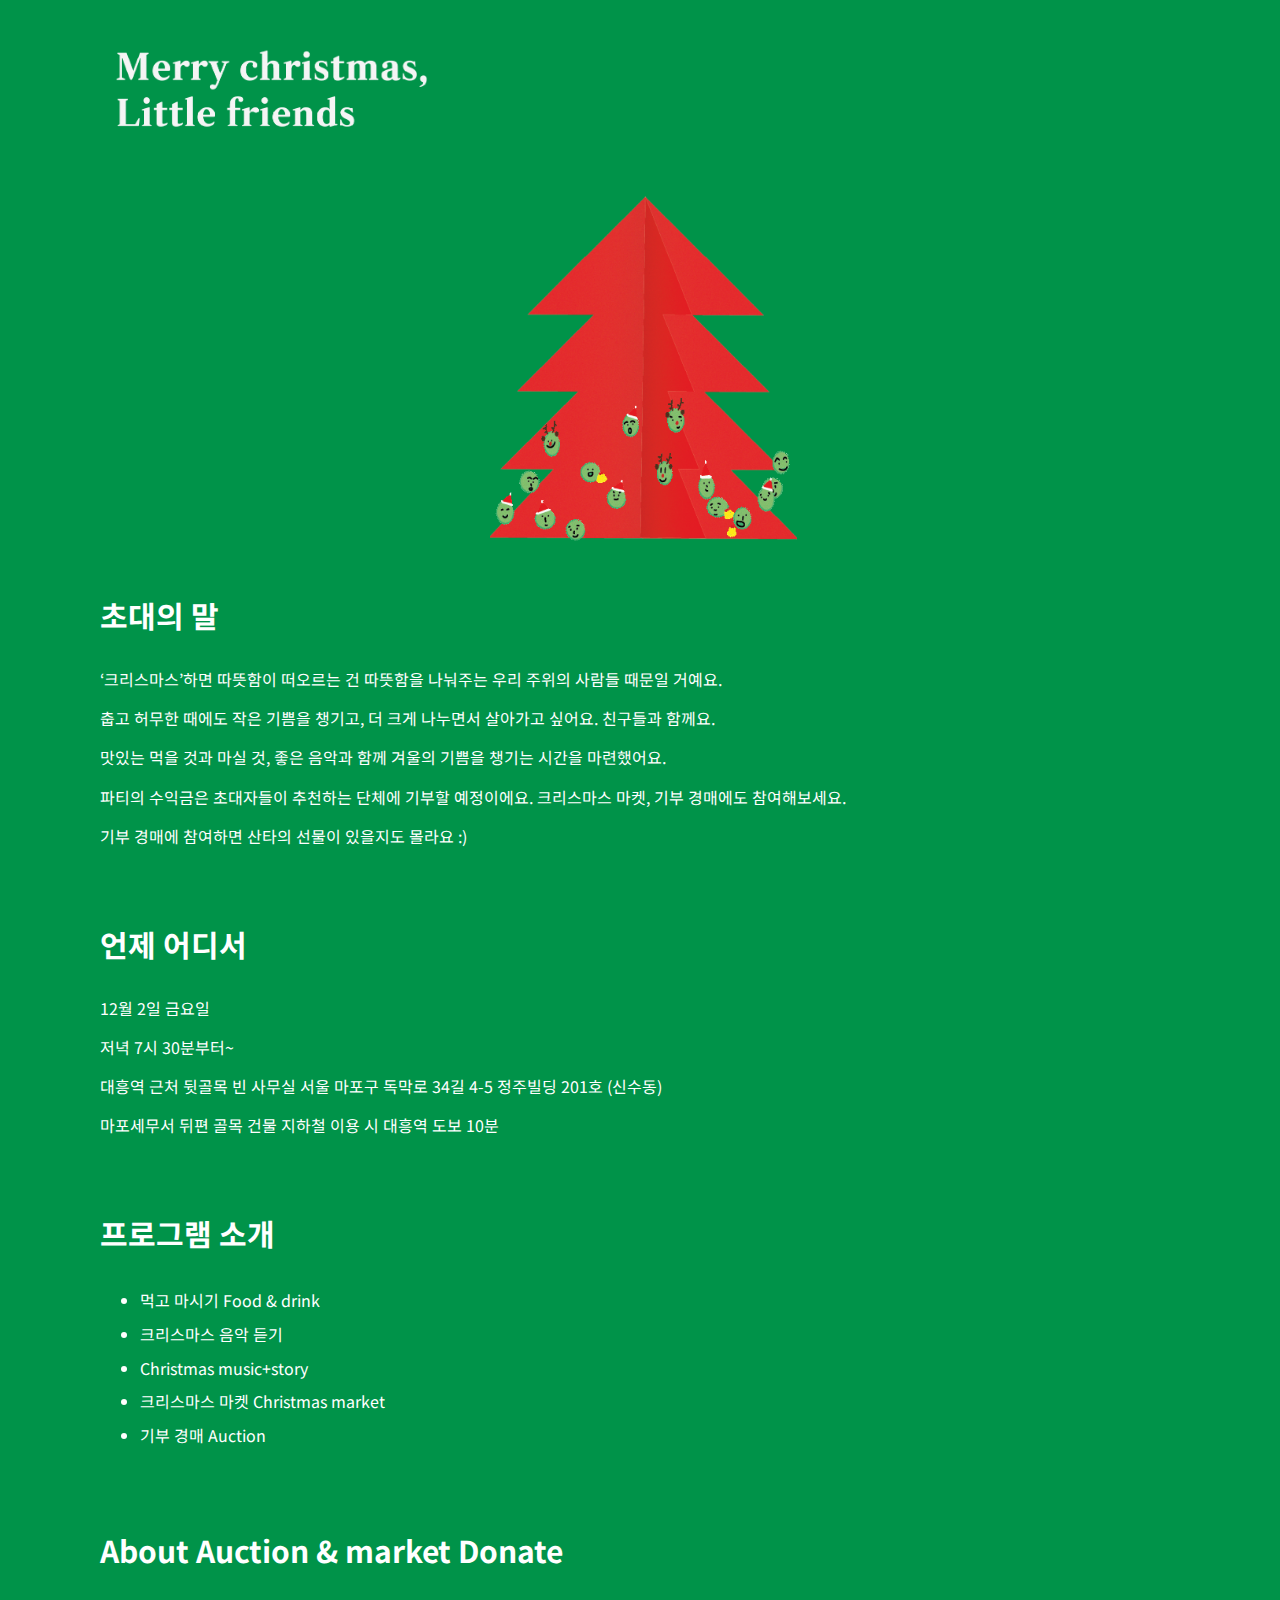
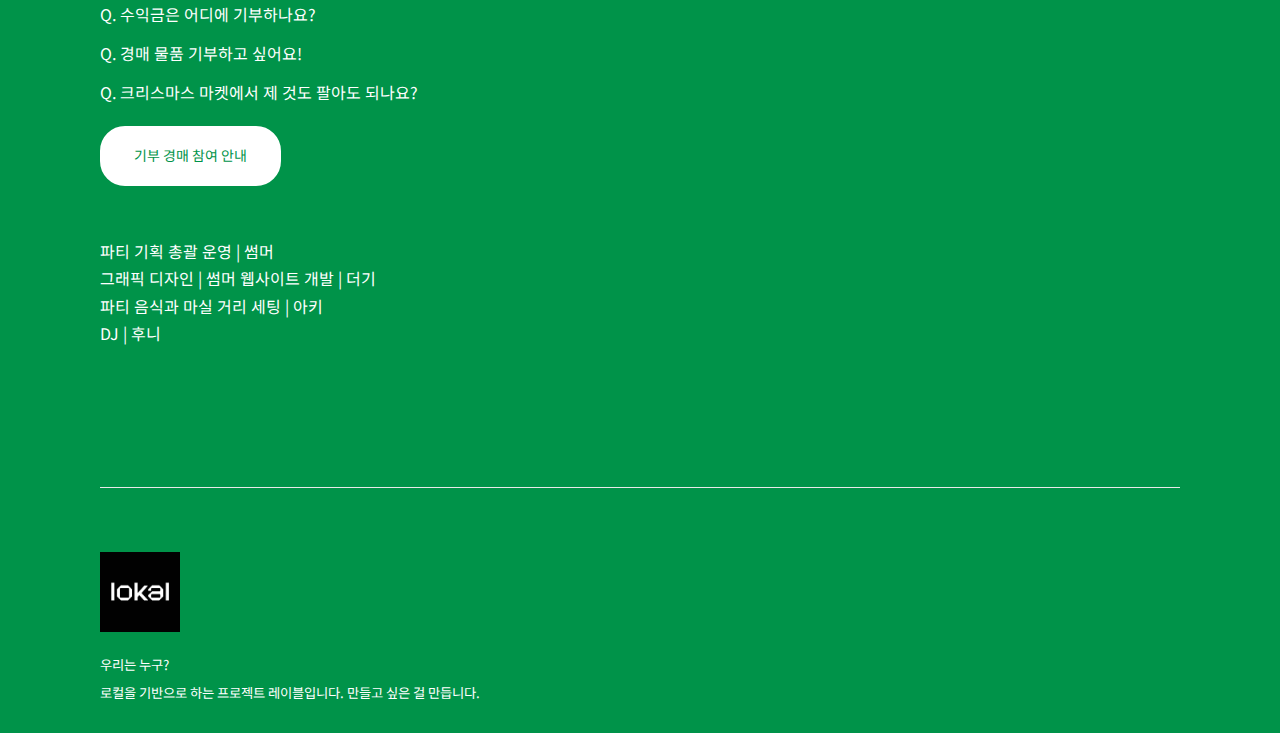
==== sub.html @ f443b829 "init" ====
<!-- MVP.css quickstart template: https://github.com/andybrewer/mvp/ -->

<!DOCTYPE html>
<html lang="en">

<head>
    <link rel="icon" href="https://via.placeholder.com/70x70">
    <link rel="stylesheet" href="./mvp.css">

    <meta charset="utf-8">
    <meta name="description" content="My description">
    <meta name="viewport" content="width=device-width, initial-scale=1.0">
    <link rel="preconnect" href="https://fonts.googleapis.com">
    <link rel="preconnect" href="https://fonts.gstatic.com" crossorigin>
    <link href="https://fonts.googleapis.com/css2?family=Noto+Sans+KR:wght@400;900&display=swap" rel="stylesheet">

    <title>My title</title>
</head>

<body>
    <header>
        <nav>
            <a href="/"><img alt="Logo" src="./asset/logo.png" height="120"></a>
        </nav>
        <div class="main">
            <img class="main-img" alt="tree" src="./asset/tree.png" height="370"></a>
            <img class="main-img" alt="balls" src="./asset/balls.gif" height="370"></a>
        </div>

    </header>
    <main>
        <article>
            <h2>초대의 말</h2>
            <p>‘크리스마스’하면 따뜻함이 떠오르는 건 따뜻함을 나눠주는 우리 주위의 사람들 때문일 거예요.</p>
            <p>춥고 허무한 때에도 작은 기쁨을 챙기고, 더 크게 나누면서 살아가고 싶어요. 친구들과 함께요.</p>
            <p>맛있는 먹을 것과 마실 것, 좋은 음악과 함께 겨울의 기쁨을 챙기는 시간을 마련했어요.</p>
            <p>파티의 수익금은 초대자들이 추천하는 단체에 기부할 예정이에요. 크리스마스 마켓, 기부 경매에도 참여해보세요.</p>
            <p>기부 경매에 참여하면 산타의 선물이 있을지도 몰라요 :)</p>
        </article>

        <article>
            <h2>언제 어디서</h2>
            <p>12월 2일 금요일</p>
            <p>저녁 7시 30분부터~</p>
            <p>대흥역 근처 뒷골목 빈 사무실
                서울 마포구 독막로 34길 4-5 정주빌딩 201호 (신수동)</p>
            <p>마포세무서 뒤편 골목 건물
                지하철 이용 시 대흥역 도보 10분</p>

        </article>

        <article>
            <h2>프로그램 소개</h2>
            <ul>
                <li>먹고 마시기 Food & drink </li>
                <li>크리스마스 음악 듣기 </li>
                <li>Christmas music+story </li>
                <li>크리스마스 마켓 Christmas market </li>
                <li>기부 경매 Auction</li>
            </ul>
        </article>

        <article>
            <h2>About Auction
                & market Donate</h2>
            <p>Q. 수익금은 어디에 기부하나요? </p>
            <p>Q. 경매 물품 기부하고 싶어요! </p>
            <p>Q. 크리스마스 마켓에서 제 것도 팔아도 되나요?</p>
            <button type="button" onclick="./">기부 경매 참여 안내</button>
        </article>


        <article>
            <p>파티 기획 총괄 운영 | 썸머<br>
                그래픽 디자인 | 썸머 웹사이트 개발 | 더기<br>
                파티 음식과 마실 거리 세팅 | 아키<br>
                DJ | 후니
            </p>
        </article>

    </main>
    <footer>
        <hr>
        <img src="./asset/lokal.jpg" height="80"></a>
        <p> <small>우리는 누구? <br> 로컬을 기반으로 하는 프로젝트 레이블입니다. 만들고 싶은 걸 만듭니다.</small></p>
    </footer>
</body>

</html>
---- mvp.css ----
/* MVP.css v1.12 - https://github.com/andybrewer/mvp */

.main {
    position: relative;
    height: 350px;
    right: 150px;
}

.main-img {
    position: absolute;
    
}

h2 {
    font-size: 30px;
}

p, li{
    font-size: 16px;
    font-weight: 400;
}

article {
    padding-bottom: 2em;
}



:root {
    --active-brightness: 0.85;
    --border-radius: 25px;
    --box-shadow: 2px 2px 10px;
    --color-accent: #118bee15;
    --color-bg: #009349;
    --color-bg-secondary: #e9e9e9;
    --color-link: #fff;
    --color-secondary: #920de9;
    --color-secondary-accent: #920de90b;
    --color-shadow: #f4f4f4;
    --color-table: #118bee;
    --color-text: #fff;
    --color-text-secondary: #fff;
    --font-family: 'Noto Sans KR', sans-serif;
    --hover-brightness: 1.2;
    --justify-important: center;
    --justify-normal: left;
    --line-height: 1.7;
    --width-card: 285px;
    --width-card-medium: 460px;
    --width-card-wide: 800px;
    --width-content: 1080px;
}

@media (prefers-color-scheme: dark) {
    :root[color-mode="user"] {
        --color-accent: #0097fc4f;
        --color-bg: #333;
        --color-bg-secondary: #555;
        --color-link: #0097fc;
        --color-secondary: #e20de9;
        --color-secondary-accent: #e20de94f;
        --color-shadow: #bbbbbb20;
        --color-table: #0097fc;
        --color-text: #f7f7f7;
        --color-text-secondary: #aaa;
    }
}

/* Layout */
article aside {
    background: var(--color-secondary-accent);
    border-left: 4px solid var(--color-secondary);
    padding: 0.01rem 0.8rem;
}

body {
    background: var(--color-bg);
    color: var(--color-text);
    font-family: var(--font-family);
    line-height: var(--line-height);
    margin: 0;
    overflow-x: hidden;
    padding: 0;
}


main {
    margin: 0 auto;
    max-width: var(--width-content);
    padding: 1rem 1.5rem;
}

header {
    margin: 0 auto;
    max-width: var(--width-content);
    padding: 1rem 0.5rem;
}

footer{
    margin: 0 auto;
    max-width: var(--width-content);
    padding: 1rem 1.5rem;
    font-size: 15px;
}

hr {
    background-color: var(--color-bg-secondary);
    border: none;
    height: 1px;
    margin: 4rem 0;
    width: 100%;
}

section {
    display: flex;
    flex-wrap: wrap;
    justify-content: var(--justify-important);
}

section img,
article img {
    max-width: 100%;
}

section pre {
    overflow: auto;
}

section aside {
    border: 1px solid var(--color-bg-secondary);
    border-radius: var(--border-radius);
    box-shadow: var(--box-shadow) var(--color-shadow);
    margin: 1rem;
    padding: 1.25rem;
    width: var(--width-card);
}

section aside:hover {
    box-shadow: var(--box-shadow) var(--color-bg-secondary);
}

[hidden] {
    display: none;
}

/* Headers */
article header,
div header,
main header {
    padding-top: 0;
}

header {
    text-align: var(--justify-important);
}

header a b,
header a em,
header a i,
header a strong {
    margin-left: 0.5rem;
    margin-right: 0.5rem;
}

header nav img {
    margin: 1rem 0;
}

section header {
    padding-top: 0;
    width: 100%;
}

/* Nav */
nav {
    align-items: center;
    display: flex;
    font-weight: bold;
    justify-content: space-between;
    margin-bottom: 0.5rem;
}

nav ul {
    list-style: none;
    padding: 0;
}

nav ul li {
    display: inline-block;
    margin: 0 0.5rem;
    position: relative;
    text-align: left;
}

/* Nav Dropdown */
nav ul li:hover ul {
    display: block;
}

nav ul li ul {
    background: var(--color-bg);
    border: 1px solid var(--color-bg-secondary);
    border-radius: var(--border-radius);
    box-shadow: var(--box-shadow) var(--color-shadow);
    display: none;
    height: auto;
    left: -2px;
    padding: .5rem 1rem;
    position: absolute;
    top: 1.7rem;
    white-space: nowrap;
    width: auto;
    z-index: 1;
}

nav ul li ul::before {
    /* fill gap above to make mousing over them easier */
    content: "";
    position: absolute;
    left: 0;
    right: 0;
    top: -0.5rem;
    height: 0.5rem;
}

nav ul li ul li,
nav ul li ul li a {
    display: block;
}

/* Typography */
code,
samp {
    background-color: var(--color-accent);
    border-radius: var(--border-radius);
    color: var(--color-text);
    display: inline-block;
    margin: 0 0.1rem;
    padding: 0 0.5rem;
}

details {
    margin: 1.3rem 0;
}

details summary {
    font-weight: bold;
    cursor: pointer;
}

h1,
h2,
h3,
h4,
h5,
h6 {
    line-height: var(--line-height);
}

mark {
    padding: 0.1rem;
}

ol li,
ul li {
    padding: 0.2rem 0;
}

p {
    margin: 0.75rem 0;
    padding: 0;
    width: 100%;
}

pre {
    margin: 1rem 0;
    max-width: var(--width-card-wide);
    padding: 1rem 0;
}

pre code,
pre samp {
    display: block;
    max-width: var(--width-card-wide);
    padding: 0.5rem 2rem;
    white-space: pre-wrap;
}

small {
    color: var(--color-text-secondary);
}

sup {
    background-color: var(--color-secondary);
    border-radius: var(--border-radius);
    color: var(--color-bg);
    font-size: x-small;
    font-weight: bold;
    margin: 0.2rem;
    padding: 0.2rem 0.3rem;
    position: relative;
    top: -2px;
}

/* Links */
a {
    color: var(--color-link);
    display: inline-block;
    font-weight: bold;
    text-decoration: none;
}

a:active {
    filter: brightness(var(--active-brightness));
    text-decoration: underline;
}

a:hover {
    filter: brightness(var(--hover-brightness));
    text-decoration: underline;
}

a b,
a em,
a i,
a strong,
button,
input[type="submit"] {
    border-radius: var(--border-radius);
    display: inline-block;
    font-size: 14px;
    line-height: var(--line-height);
    margin: 0.5rem 0;
    padding: 1rem 2rem;
}

button,
input[type="submit"] {
    font-family: var(--font-family);
}

button:active,
input[type="submit"]:active {
    filter: brightness(var(--active-brightness));
}

button:hover,
input[type="submit"]:hover {
    cursor: pointer;
    filter: brightness(var(--hover-brightness));
}

a b,
a strong,
button,
input[type="submit"] {
    background-color: var(--color-link);
    border: 2px solid var(--color-link);
    color: var(--color-bg);
}

a em,
a i {
    border: 2px solid var(--color-link);
    border-radius: var(--border-radius);
    color: var(--color-link);
    display: inline-block;
    padding: 1rem 2rem;
}

article aside a {
    color: var(--color-secondary);
}

/* Images */
figure {
    margin: 0;
    padding: 0;
}

figure img {
    max-width: 100%;
}

figure figcaption {
    color: var(--color-text-secondary);
}

/* Forms */
button:disabled,
input:disabled {
    background: var(--color-bg-secondary);
    border-color: var(--color-bg-secondary);
    color: var(--color-text-secondary);
    cursor: not-allowed;
}

button[disabled]:hover,
input[type="submit"][disabled]:hover {
    filter: none;
}

form {
    border: 1px solid var(--color-bg-secondary);
    border-radius: var(--border-radius);
    box-shadow: var(--box-shadow) var(--color-shadow);
    display: block;
    max-width: var(--width-card-wide);
    min-width: var(--width-card);
    padding: 1.5rem;
    text-align: var(--justify-normal);
}

form header {
    margin: 1.5rem 0;
    padding: 1.5rem 0;
}

input,
label,
select,
textarea {
    display: block;
    font-size: inherit;
    max-width: var(--width-card-wide);
}

input[type="checkbox"],
input[type="radio"] {
    display: inline-block;
}

input[type="checkbox"]+label,
input[type="radio"]+label {
    display: inline-block;
    font-weight: normal;
    position: relative;
    top: 1px;
}

input[type="range"] {
    padding: 0.4rem 0;
}

input,
select,
textarea {
    border: 1px solid var(--color-bg-secondary);
    border-radius: var(--border-radius);
    margin-bottom: 1rem;
    padding: 0.4rem 0.8rem;
}

input[type="text"],
textarea {
    width: calc(100% - 1.6rem);
}

input[readonly],
textarea[readonly] {
    background-color: var(--color-bg-secondary);
}

label {
    font-weight: bold;
    margin-bottom: 0.2rem;
}

/* Popups */
dialog {
    border: 1px solid var(--color-bg-secondary);
    border-radius: var(--border-radius);
    box-shadow: var(--box-shadow) var(--color-shadow);
    position: fixed;
    top: 50%;
    left: 50%;
    transform: translate(-50%, -50%);
    width: 50%;
    z-index: 999;
}

/* Tables */
table {
    border: 1px solid var(--color-bg-secondary);
    border-radius: var(--border-radius);
    border-spacing: 0;
    display: inline-block;
    max-width: 100%;
    overflow-x: auto;
    padding: 0;
    white-space: nowrap;
}

table td,
table th,
table tr {
    padding: 0.4rem 0.8rem;
    text-align: var(--justify-important);
}

table thead {
    background-color: var(--color-table);
    border-collapse: collapse;
    border-radius: var(--border-radius);
    color: var(--color-bg);
    margin: 0;
    padding: 0;
}

table thead th:first-child {
    border-top-left-radius: var(--border-radius);
}

table thead th:last-child {
    border-top-right-radius: var(--border-radius);
}

table thead th:first-child,
table tr td:first-child {
    text-align: var(--justify-normal);
}

table tr:nth-child(even) {
    background-color: var(--color-accent);
}

/* Quotes */
blockquote {
    display: block;
    font-size: x-large;
    line-height: var(--line-height);
    margin: 1rem auto;
    max-width: var(--width-card-medium);
    padding: 1.5rem 1rem;
    text-align: var(--justify-important);
}

blockquote footer {
    color: var(--color-text-secondary);
    display: block;
    font-size: small;
    line-height: var(--line-height);
    padding: 1.5rem 0;
}
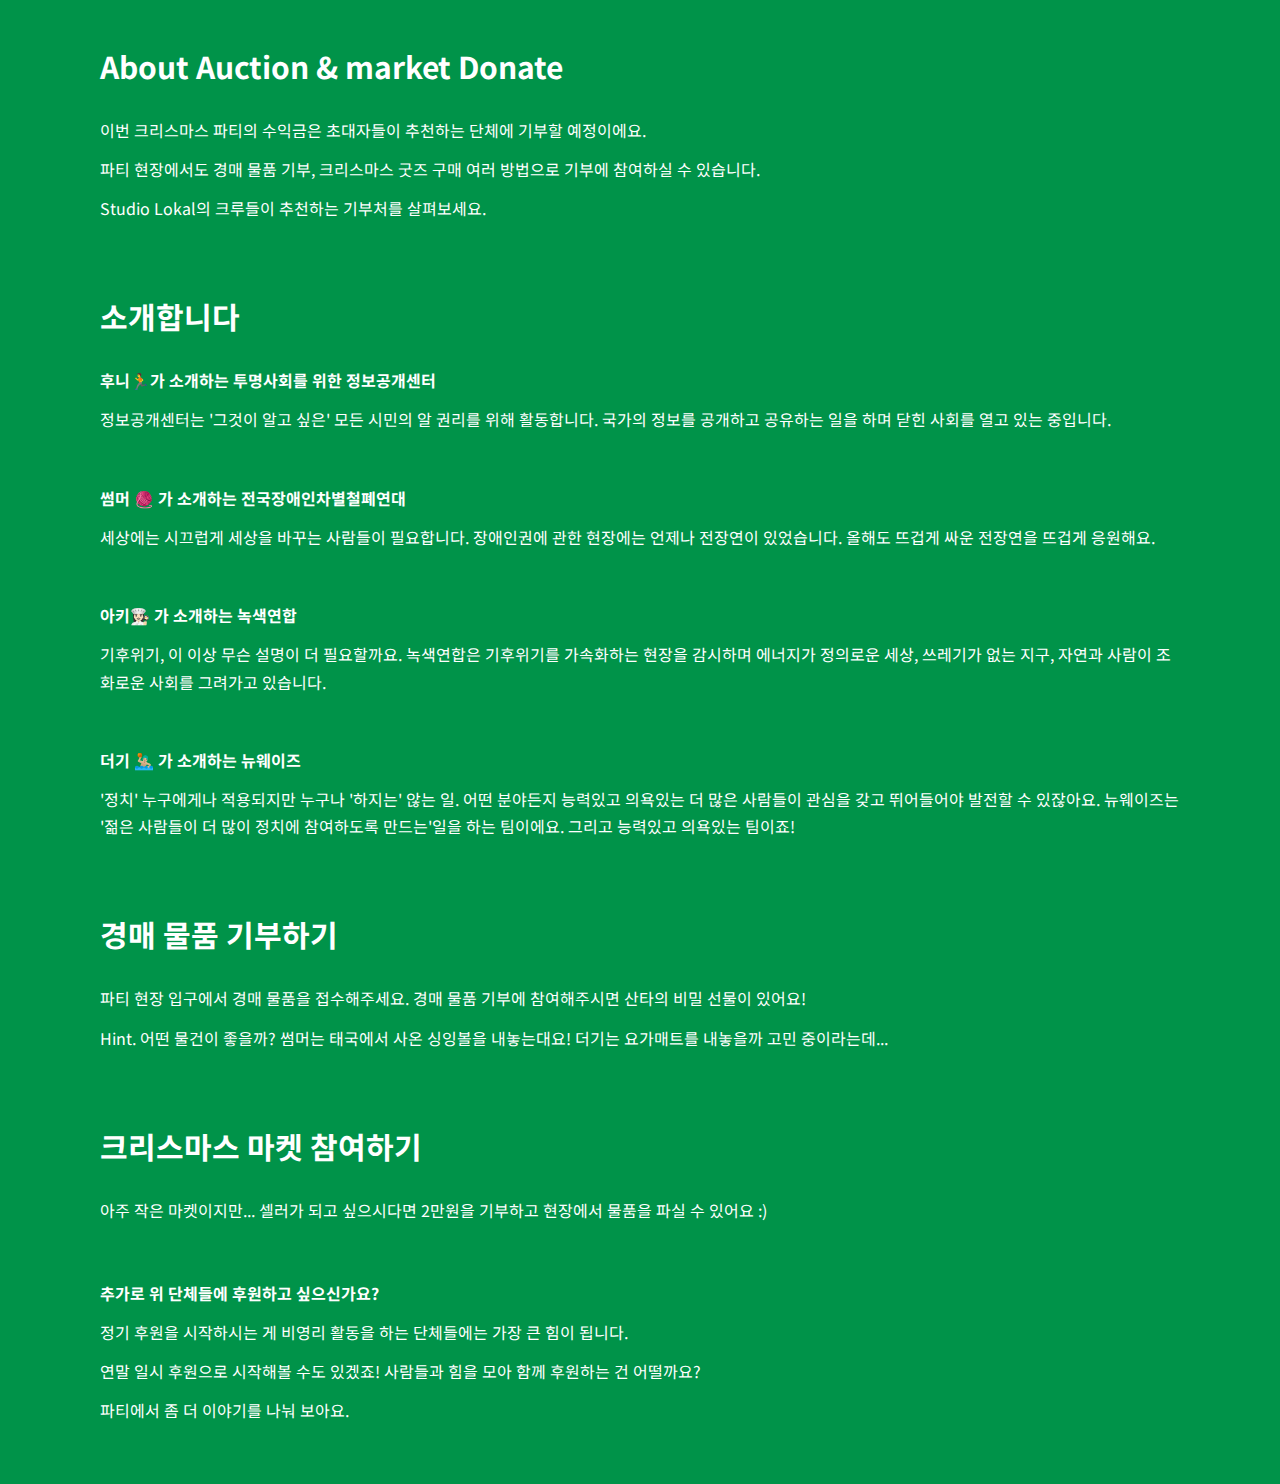
==== commit 739b1c5d: "meta tag 추가" ====
--- a/sub.html
+++ b/sub.html
@@ -10,80 +10,65 @@
     <meta charset="utf-8">
     <meta name="description" content="My description">
     <meta name="viewport" content="width=device-width, initial-scale=1.0">
+
+    <meta property="og:type" content="website">
+    <meta property="og:url" content="https://christmas.studio-lokal.kr/">
+    <meta property="og:title" content="Merry christmas & Little friends">
+    <meta property="og:image" content="https://christmas.studio-lokal.kr/asset/thumbnail.png">
+
     <link rel="preconnect" href="https://fonts.googleapis.com">
     <link rel="preconnect" href="https://fonts.gstatic.com" crossorigin>
-    <link href="https://fonts.googleapis.com/css2?family=Noto+Sans+KR:wght@400;900&display=swap" rel="stylesheet">
+    <link href="https://fonts.googleapis.com/css2?family=Noto+Sans+KR:wght@400;600;900&display=swap" rel="stylesheet">
 
     <title>My title</title>
 </head>
 
 <body>
-    <header>
-        <nav>
-            <a href="/"><img alt="Logo" src="./asset/logo.png" height="120"></a>
-        </nav>
-        <div class="main">
-            <img class="main-img" alt="tree" src="./asset/tree.png" height="370"></a>
-            <img class="main-img" alt="balls" src="./asset/balls.gif" height="370"></a>
-        </div>
-
-    </header>
     <main>
         <article>
-            <h2>초대의 말</h2>
-            <p>‘크리스마스’하면 따뜻함이 떠오르는 건 따뜻함을 나눠주는 우리 주위의 사람들 때문일 거예요.</p>
-            <p>춥고 허무한 때에도 작은 기쁨을 챙기고, 더 크게 나누면서 살아가고 싶어요. 친구들과 함께요.</p>
-            <p>맛있는 먹을 것과 마실 것, 좋은 음악과 함께 겨울의 기쁨을 챙기는 시간을 마련했어요.</p>
-            <p>파티의 수익금은 초대자들이 추천하는 단체에 기부할 예정이에요. 크리스마스 마켓, 기부 경매에도 참여해보세요.</p>
-            <p>기부 경매에 참여하면 산타의 선물이 있을지도 몰라요 :)</p>
+            <h2>About Auction
+            & market Donate</h2>
+            <p>이번 크리스마스 파티의 수익금은 초대자들이 추천하는 단체에 기부할 예정이에요.</p>
+            <p>파티 현장에서도 경매 물품 기부, 크리스마스 굿즈 구매 여러 방법으로 기부에 참여하실 수 있습니다.</p>
+            <p>Studio Lokal의 크루들이 추천하는 기부처를 살펴보세요.</p>
         </article>
 
         <article>
-            <h2>언제 어디서</h2>
-            <p>12월 2일 금요일</p>
-            <p>저녁 7시 30분부터~</p>
-            <p>대흥역 근처 뒷골목 빈 사무실
-                서울 마포구 독막로 34길 4-5 정주빌딩 201호 (신수동)</p>
-            <p>마포세무서 뒤편 골목 건물
-                지하철 이용 시 대흥역 도보 10분</p>
-
+            <h2>소개합니다</h2>
+            <p><b>후니🏃가 소개하는 투명사회를 위한 정보공개센터</b></p>
+            <p>정보공개센터는 '그것이 알고 싶은' 모든 시민의 알 권리를 위해 활동합니다. 국가의 정보를 공개하고 공유하는 일을 하며 닫힌 사회를 열고 있는 중입니다.</p>
+            <br>
+            <p><b>썸머 🧶 가 소개하는 전국장애인차별철폐연대</b></p>
+            <p>세상에는 시끄럽게 세상을 바꾸는 사람들이 필요합니다. 장애인권에 관한 현장에는 언제나 전장연이 있었습니다. 올해도 뜨겁게 싸운 전장연을 뜨겁게 응원해요.</p>
+            <br>
+            <p><b>아키👩🏻‍🍳 가 소개하는 녹색연합</b></p>
+            <p>기후위기, 이 이상 무슨 설명이 더 필요할까요. 녹색연합은 기후위기를 가속화하는 현장을 감시하며 에너지가 정의로운 세상, 쓰레기가 없는 지구, 자연과 사람이 조화로운 사회를 그려가고 있습니다.</p>
+            <br>
+            <p><b>더기 🤽🏼‍♂️ 가 소개하는 뉴웨이즈</b></p>
+            <p>'정치' 누구에게나 적용되지만 누구나 '하지는' 않는 일. 어떤 분야든지 능력있고 의욕있는 더 많은 사람들이 관심을 갖고 뛰어들어야 발전할 수 있잖아요. 뉴웨이즈는 '젊은 사람들이 더 많이 정치에 참여하도록
+            만드는'일을 하는 팀이에요. 그리고 능력있고 의욕있는 팀이죠!</p>
+       
+        </article>
+        <article>
+            <h2>경매 물품 기부하기</h2>
+            <p>파티 현장 입구에서 경매 물품을 접수해주세요. 경매 물품 기부에 참여해주시면 산타의 비밀 선물이 있어요!</p>
+            <p>Hint. 어떤 물건이 좋을까? 썸머는 태국에서 사온 싱잉볼을 내놓는대요! 더기는 요가매트를 내놓을까 고민 중이라는데...</p>
         </article>
 
         <article>
-            <h2>프로그램 소개</h2>
-            <ul>
-                <li>먹고 마시기 Food & drink </li>
-                <li>크리스마스 음악 듣기 </li>
-                <li>Christmas music+story </li>
-                <li>크리스마스 마켓 Christmas market </li>
-                <li>기부 경매 Auction</li>
-            </ul>
+            <h2>크리스마스
+            마켓 참여하기</h2>
+            <p>아주 작은 마켓이지만... 셀러가 되고 싶으시다면 2만원을 기부하고 현장에서 물품을 파실 수 있어요 :)</p>
         </article>
 
         <article>
-            <h2>About Auction
-                & market Donate</h2>
-            <p>Q. 수익금은 어디에 기부하나요? </p>
-            <p>Q. 경매 물품 기부하고 싶어요! </p>
-            <p>Q. 크리스마스 마켓에서 제 것도 팔아도 되나요?</p>
-            <button type="button" onclick="./">기부 경매 참여 안내</button>
+            <p><b>추가로 위 단체들에 후원하고 싶으신가요?</b></p>
+            <p>정기 후원을 시작하시는 게 비영리 활동을 하는 단체들에는 가장 큰 힘이 됩니다.
+            <p>연말 일시 후원으로 시작해볼 수도 있겠죠! 사람들과 힘을 모아 함께 후원하는 건 어떨까요?</p>
+            <p>파티에서 좀 더 이야기를 나눠 보아요.</p>
         </article>
-
-
-        <article>
-            <p>파티 기획 총괄 운영 | 썸머<br>
-                그래픽 디자인 | 썸머 웹사이트 개발 | 더기<br>
-                파티 음식과 마실 거리 세팅 | 아키<br>
-                DJ | 후니
-            </p>
-        </article>
-
     </main>
-    <footer>
-        <hr>
-        <img src="./asset/lokal.jpg" height="80"></a>
-        <p> <small>우리는 누구? <br> 로컬을 기반으로 하는 프로젝트 레이블입니다. 만들고 싶은 걸 만듭니다.</small></p>
-    </footer>
+ 
 </body>
 
 </html>